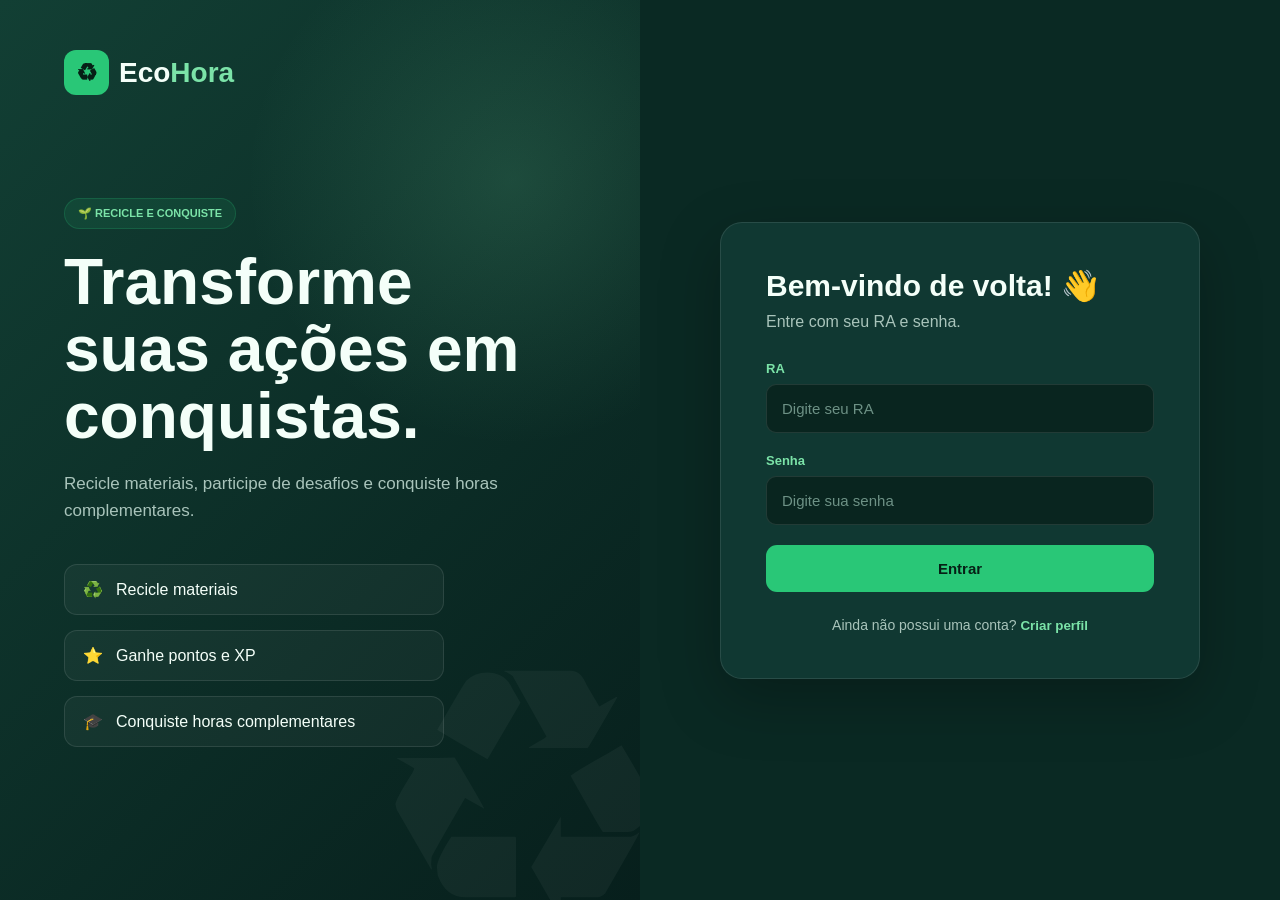
==== login.html @ a9e01528 "backend" ====
<!DOCTYPE html>
<html lang="pt-BR">

<head>
    <meta charset="UTF-8">

    <meta
        name="viewport"
        content="width=device-width, initial-scale=1.0"
    >

    <title>Login - EcoHora</title>

    <link
        rel="stylesheet"
        href="estilos/login.css"
    >

</head>


<body>


    <main class="login-container">


        <!-- LADO ESQUERDO -->

        <section class="login-info">

            <div class="logo">

                <div class="logo-icon">
                    ♻
                </div>

                <h1>
                    Eco<span>Hora</span>
                </h1>

            </div>


            <div class="info-content">

                <span class="tag">
                    🌱 RECICLE E CONQUISTE
                </span>


                <h2>
                    Transforme suas ações em conquistas.
                </h2>


                <p>
                    Recicle materiais, participe de desafios
                    e conquiste horas complementares.
                </p>


                <div class="benefits">

                    <div class="benefit">
                        ♻️
                        <span>
                            Recicle materiais
                        </span>
                    </div>


                    <div class="benefit">
                        ⭐
                        <span>
                            Ganhe pontos e XP
                        </span>
                    </div>


                    <div class="benefit">
                        🎓
                        <span>
                            Conquiste horas complementares
                        </span>
                    </div>

                </div>

            </div>

        </section>



        <!-- LADO DIREITO -->

        <section class="login-area">


            <div class="form-box">


                <!-- LOGIN -->

                <div
                    class="form-container active"
                    id="loginForm"
                >

                    <h2>
                        Bem-vindo de volta! 👋
                    </h2>


                    <p class="form-description">
                        Entre com seu RA e senha.
                    </p>


                    <form id="entrarForm">


                        <div class="input-group">

                            <label for="loginRA">
                                RA
                            </label>


                            <input
                                type="text"
                                id="loginRA"
                                placeholder="Digite seu RA"
                                required
                            >

                        </div>



                        <div class="input-group">

                            <label for="loginSenha">
                                Senha
                            </label>


                            <input
                                type="password"
                                id="loginSenha"
                                placeholder="Digite sua senha"
                                required
                            >

                        </div>



                        <button
                            type="submit"
                            class="main-button"
                        >
                            Entrar
                        </button>

                    </form>



                    <p class="switch-text">

                        Ainda não possui uma conta?

                        <button
                            type="button"
                            onclick="mostrarCadastro()"
                        >
                            Criar perfil
                        </button>

                    </p>

                </div>



                <!-- CADASTRO -->

                <div
                    class="form-container"
                    id="cadastroForm"
                >

                    <h2>
                        Crie seu perfil 🌱
                    </h2>


                    <p class="form-description">
                        Comece sua jornada sustentável.
                    </p>


                    <form id="criarContaForm">


                        <div class="input-group">

                            <label for="cadastroRA">
                                RA
                            </label>


                            <input
                                type="text"
                                id="cadastroRA"
                                placeholder="Digite seu RA"
                                required
                            >

                        </div>



                        <div class="input-group">

                            <label for="cadastroSenha">
                                Crie uma senha
                            </label>


                            <input
                                type="password"
                                id="cadastroSenha"
                                placeholder="Digite uma senha"
                                required
                            >

                        </div>



                        <div class="input-group">

                            <label for="confirmarSenha">
                                Confirmar senha
                            </label>


                            <input
                                type="password"
                                id="confirmarSenha"
                                placeholder="Digite a senha novamente"
                                required
                            >

                        </div>



                        <button
                            type="submit"
                            class="main-button"
                        >
                            Criar perfil
                        </button>

                    </form>



                    <p class="switch-text">

                        Já possui uma conta?

                        <button
                            type="button"
                            onclick="mostrarLogin()"
                        >
                            Entrar
                        </button>

                    </p>

                </div>


            </div>

        </section>


    </main>


    <div
        class="message"
        id="message"
    >
    </div>

    <script src="api.js"></script>
    <script src="auth.js"></script>
    <script src="login.js"></script>


</body>

</html>
---- estilos/login.css ----
* {
    margin: 0;
    padding: 0;
    box-sizing: border-box;
}


:root {

    --bg: #071f1c;

    --card: #103832;

    --green: #29c777;

    --green-light: #7be3a8;

    --text: #f4fff9;

    --muted: #a9c4bb;

    --line: rgba(255, 255, 255, 0.1);

}


body {

    min-height: 100vh;

    font-family: Arial, Helvetica, sans-serif;

    background: var(--bg);

    color: var(--text);

}


/* =========================================================
   CONTAINER PRINCIPAL
========================================================= */

.login-container {

    min-height: 100vh;

    display: grid;

    grid-template-columns: 1fr 1fr;

}


/* =========================================================
   LADO ESQUERDO
========================================================= */

.login-info {

    position: relative;

    padding: 50px 10%;

    display: flex;

    flex-direction: column;

    background:
        radial-gradient(
            circle at 80% 20%,
            rgba(123, 227, 168, 0.15),
            transparent 30%
        ),
        linear-gradient(
            135deg,
            #123f34,
            #071f1c
        );

    overflow: hidden;

}


.login-info::after {

    content: "♻";

    position: absolute;

    right: -40px;

    bottom: -100px;

    font-size: 350px;

    opacity: 0.04;

}


/* =========================================================
   LOGO
========================================================= */

.logo {

    display: flex;

    align-items: center;

    gap: 10px;

    position: relative;

    z-index: 2;

}


.logo-icon {

    width: 45px;

    height: 45px;

    display: flex;

    align-items: center;

    justify-content: center;

    border-radius: 12px;

    background: var(--green);

    color: #062016;

    font-size: 24px;

    font-weight: bold;

}


.logo h1 {

    font-size: 28px;

}


.logo span {

    color: var(--green-light);

}


/* =========================================================
   CONTEÚDO ESQUERDO
========================================================= */

.info-content {

    flex: 1;

    display: flex;

    flex-direction: column;

    justify-content: center;

    max-width: 600px;

    position: relative;

    z-index: 2;

}


.tag {

    width: fit-content;

    padding: 8px 13px;

    margin-bottom: 20px;

    border-radius: 30px;

    background: rgba(41, 199, 119, 0.1);

    border: 1px solid rgba(41, 199, 119, 0.2);

    color: var(--green-light);

    font-size: 11px;

    font-weight: bold;

}


.info-content h2 {

    font-size: clamp(40px, 5vw, 65px);

    line-height: 1.05;

    margin-bottom: 20px;

}


.info-content p {

    max-width: 550px;

    color: var(--muted);

    line-height: 1.6;

    font-size: 17px;

}


/* =========================================================
   BENEFÍCIOS
========================================================= */

.benefits {

    margin-top: 40px;

    display: flex;

    flex-direction: column;

    gap: 15px;

}


.benefit {

    display: flex;

    align-items: center;

    gap: 13px;

    padding: 15px 18px;

    max-width: 380px;

    background: rgba(255, 255, 255, 0.04);

    border: 1px solid var(--line);

    border-radius: 13px;

}


/* =========================================================
   ÁREA DO LOGIN
========================================================= */

.login-area {

    display: flex;

    align-items: center;

    justify-content: center;

    padding: 30px;

    background: #0a2923;

}


.form-box {

    width: 100%;

    max-width: 480px;

    background: var(--card);

    border: 1px solid var(--line);

    border-radius: 22px;

    padding: 45px;

    box-shadow:
        0 20px 60px rgba(0, 0, 0, 0.25);

}


/* =========================================================
   FORMULÁRIOS
========================================================= */

.form-container {

    display: none;

}


.form-container.active {

    display: block;

    animation: aparecer 0.35s ease;

}


@keyframes aparecer {

    from {

        opacity: 0;

        transform: translateX(20px);

    }

    to {

        opacity: 1;

        transform: translateX(0);

    }

}


.form-container h2 {

    font-size: 30px;

    margin-bottom: 10px;

}


.form-description {

    color: var(--muted);

    margin-bottom: 30px;

}


/* =========================================================
   INPUTS
========================================================= */

.input-group {

    display: flex;

    flex-direction: column;

    gap: 8px;

    margin-bottom: 20px;

}


.input-group label {

    font-size: 13px;

    font-weight: bold;

    color: var(--green-light);

}


.input-group input {

    width: 100%;

    padding: 15px;

    border-radius: 10px;

    border: 1px solid var(--line);

    outline: none;

    background: #09251f;

    color: white;

    font-size: 15px;

    transition: 0.2s;

}


.input-group input::placeholder {

    color: #6d9185;

}


.input-group input:focus {

    border-color: var(--green);

    box-shadow:
        0 0 0 3px
        rgba(41, 199, 119, 0.1);

}


/* =========================================================
   BOTÃO PRINCIPAL
========================================================= */

.main-button {

    width: 100%;

    padding: 15px;

    border: none;

    border-radius: 11px;

    background: var(--green);

    color: #062016;

    font-size: 15px;

    font-weight: bold;

    cursor: pointer;

    transition: 0.2s;

}


.main-button:hover {

    background: var(--green-light);

    transform: translateY(-2px);

}


/* =========================================================
   TROCAR LOGIN / CADASTRO
========================================================= */

.switch-text {

    margin-top: 25px;

    text-align: center;

    color: var(--muted);

    font-size: 14px;

}


.switch-text button {

    border: none;

    background: transparent;

    color: var(--green-light);

    font-weight: bold;

    cursor: pointer;

}


/* =========================================================
   MENSAGEM
========================================================= */

.message {

    position: fixed;

    right: 25px;

    bottom: 25px;

    padding: 15px 20px;

    background: #17483a;

    border: 1px solid var(--green);

    border-radius: 12px;

    transform: translateY(120px);

    opacity: 0;

    transition: 0.3s;

}


.message.show {

    transform: translateY(0);

    opacity: 1;

}


/* =========================================================
   RESPONSIVIDADE
========================================================= */

@media (max-width: 900px) {

    .login-container {

        grid-template-columns: 1fr;

    }


    .login-info {

        min-height: 35vh;

        padding: 35px;

    }


    .info-content {

        padding-top: 50px;

    }


    .info-content h2 {

        font-size: 40px;

    }


    .benefits {

        display: none;

    }


    .login-area {

        min-height: 65vh;

    }

}


@media (max-width: 500px) {

    .login-info {

        padding: 25px;

    }


    .login-area {

        padding: 15px;

    }


    .form-box {

        padding: 30px 22px;

    }


    .info-content h2 {

        font-size: 34px;

    }

}
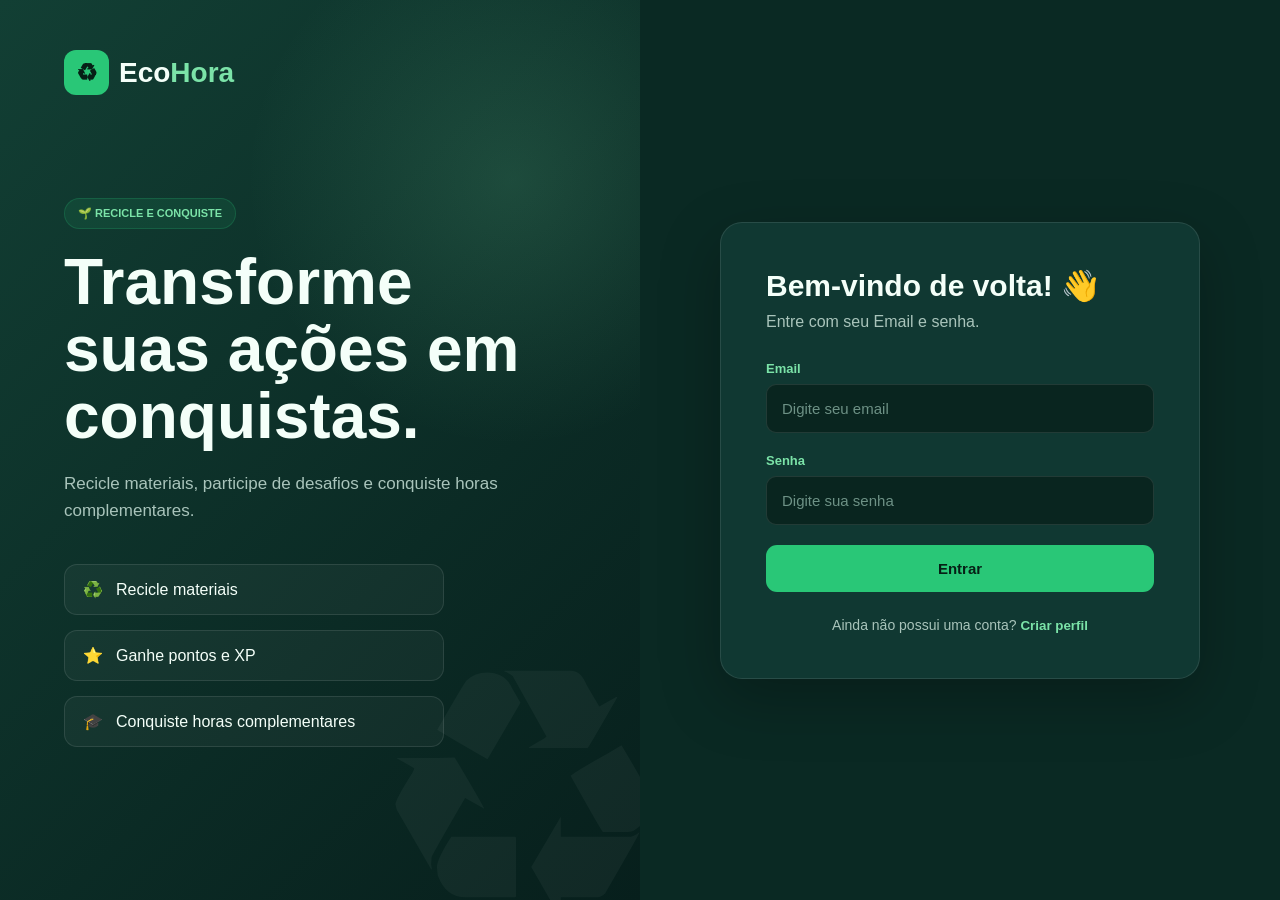
==== commit b86f27ed: "teste" ====
--- a/login.html
+++ b/login.html
@@ -114,28 +114,27 @@
 
 
                     <p class="form-description">
-                        Entre com seu RA e senha.
+                        Entre com seu Email e senha.
                     </p>
 
 
                     <form id="entrarForm">
 
 
-                        <div class="input-group">
-
-                            <label for="loginRA">
-                                RA
-                            </label>
-
-
-                            <input
-                                type="text"
-                                id="loginRA"
-                                placeholder="Digite seu RA"
-                                required
-                            >
-
-                        </div>
+                    <div class="input-group">
+
+                    <label for="cadastroEmail">
+                        Email
+                    </label>
+
+                    <input
+                        type="email"
+                        id="cadastroEmail"
+                        placeholder="Digite seu email"
+                        required
+                    >
+
+                    </div>
 
 
 
@@ -205,21 +204,23 @@
                     <form id="criarContaForm">
 
 
-                        <div class="input-group">
-
-                            <label for="cadastroRA">
-                                RA
-                            </label>
-
-
-                            <input
-                                type="text"
-                                id="cadastroRA"
-                                placeholder="Digite seu RA"
-                                required
-                            >
-
-                        </div>
+                    <div class="input-group">
+
+        
+                    <label for="cadastroEmail">
+                        Email
+                    </label>
+
+                    <input
+                        type="email"
+                        id="cadastroEmail"
+                        placeholder="Digite seu email"
+                        required
+                    >
+                    
+
+                    </div>
+
 
 
 
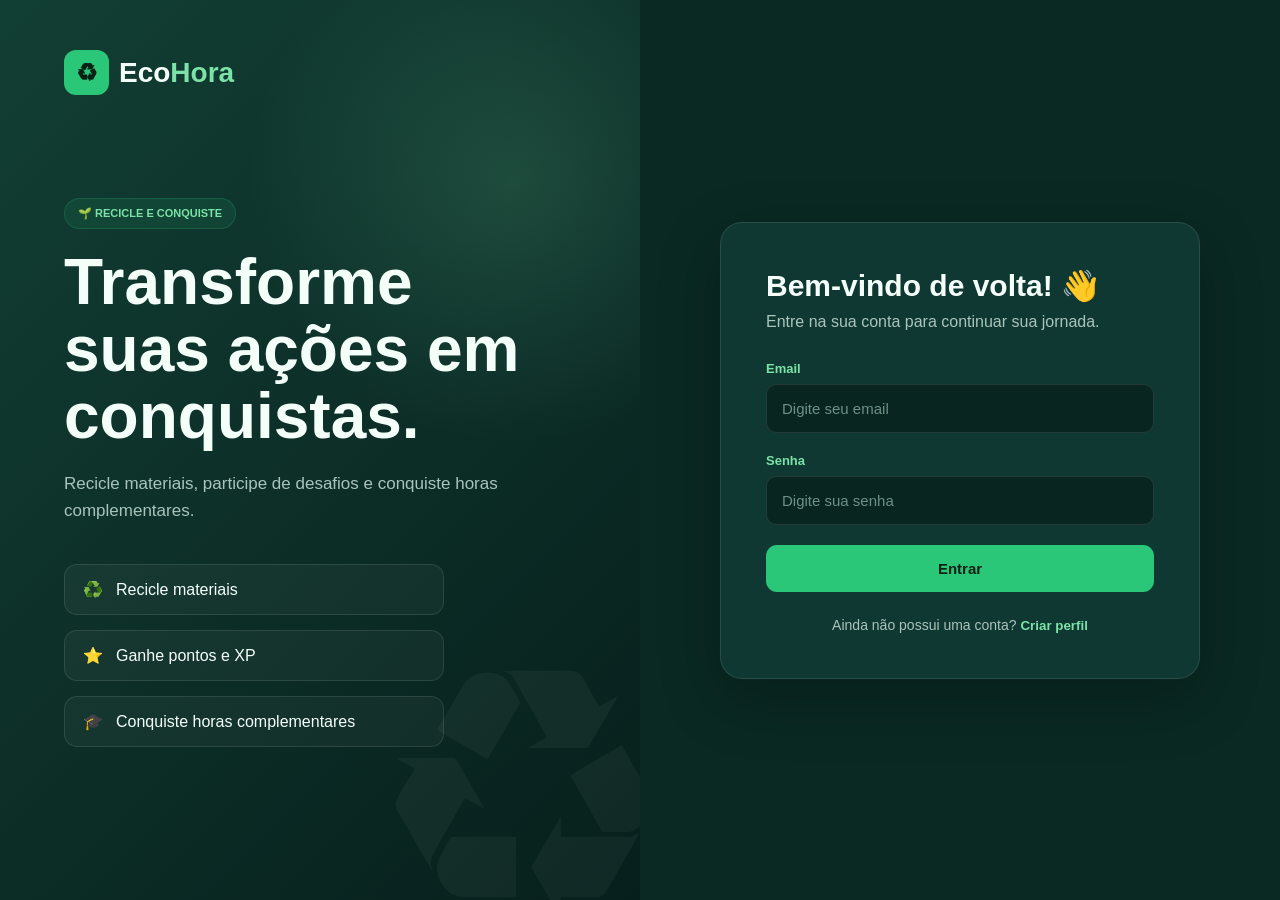
==== commit 76a069b1: "atualização" ====
--- a/login.html
+++ b/login.html
@@ -1,311 +1,436 @@
 <!DOCTYPE html>
+
 <html lang="pt-BR">
 
 <head>
-    <meta charset="UTF-8">
-
-    <meta
-        name="viewport"
-        content="width=device-width, initial-scale=1.0"
-    >
-
-    <title>Login - EcoHora</title>
-
-    <link
-        rel="stylesheet"
-        href="estilos/login.css"
-    >
+
+
+<meta charset="UTF-8">
+
+<meta
+    name="viewport"
+    content="width=device-width, initial-scale=1.0"
+>
+
+<title>Login - EcoHora</title>
+
+<link
+    rel="stylesheet"
+    href="estilos/login.css"
+>
+
 
 </head>
 
-
 <body>
 
 
-    <main class="login-container">
-
-
-        <!-- LADO ESQUERDO -->
-
-        <section class="login-info">
-
-            <div class="logo">
-
-                <div class="logo-icon">
-                    ♻
+<main class="login-container">
+
+
+    <!-- LADO ESQUERDO -->
+
+    <section class="login-info">
+
+
+        <div class="logo">
+
+            <div class="logo-icon">
+                ♻
+            </div>
+
+            <h1>
+                Eco<span>Hora</span>
+            </h1>
+
+        </div>
+
+
+        <div class="info-content">
+
+
+            <span class="tag">
+                🌱 RECICLE E CONQUISTE
+            </span>
+
+
+            <h2>
+                Transforme suas ações em conquistas.
+            </h2>
+
+
+            <p>
+                Recicle materiais, participe de desafios
+                e conquiste horas complementares.
+            </p>
+
+
+            <div class="benefits">
+
+
+                <div class="benefit">
+
+                    ♻️
+
+                    <span>
+                        Recicle materiais
+                    </span>
+
                 </div>
 
-                <h1>
-                    Eco<span>Hora</span>
-                </h1>
+
+                <div class="benefit">
+
+                    ⭐
+
+                    <span>
+                        Ganhe pontos e XP
+                    </span>
+
+                </div>
+
+
+                <div class="benefit">
+
+                    🎓
+
+                    <span>
+                        Conquiste horas complementares
+                    </span>
+
+                </div>
+
 
             </div>
 
 
-            <div class="info-content">
-
-                <span class="tag">
-                    🌱 RECICLE E CONQUISTE
-                </span>
+        </div>
+
+
+    </section>
+
+
+    <!-- LADO DIREITO -->
+
+    <section class="login-area">
+
+
+        <div class="form-box">
+
+
+            <!-- FORMULÁRIO DE LOGIN -->
+
+            <div
+                class="form-container active"
+                id="loginForm"
+            >
 
 
                 <h2>
-                    Transforme suas ações em conquistas.
+                    Bem-vindo de volta! 👋
                 </h2>
 
 
-                <p>
-                    Recicle materiais, participe de desafios
-                    e conquiste horas complementares.
+                <p class="form-description">
+                    Entre na sua conta para continuar sua jornada.
                 </p>
 
 
-                <div class="benefits">
-
-                    <div class="benefit">
-                        ♻️
-                        <span>
-                            Recicle materiais
-                        </span>
-                    </div>
-
-
-                    <div class="benefit">
-                        ⭐
-                        <span>
-                            Ganhe pontos e XP
-                        </span>
-                    </div>
-
-
-                    <div class="benefit">
-                        🎓
-                        <span>
-                            Conquiste horas complementares
-                        </span>
-                    </div>
-
-                </div>
+                <form id="entrarForm">
+
+
+                    <!-- EMAIL -->
+
+                    <div class="input-group">
+
+                        <label for="loginEmail">
+                            Email
+                        </label>
+
+                        <input
+                            type="email"
+                            id="loginEmail"
+                            placeholder="Digite seu email"
+                            required
+                        >
+
+                    </div>
+
+
+                    <!-- SENHA -->
+
+                    <div class="input-group">
+
+                        <label for="loginSenha">
+                            Senha
+                        </label>
+
+                        <input
+                            type="password"
+                            id="loginSenha"
+                            placeholder="Digite sua senha"
+                            required
+                        >
+
+                    </div>
+
+
+                    <button
+                        type="submit"
+                        class="main-button"
+                    >
+                        Entrar
+                    </button>
+
+
+                </form>
+
+
+                <p class="switch-text">
+
+                    Ainda não possui uma conta?
+
+                    <button
+                        type="button"
+                        onclick="mostrarCadastro()"
+                    >
+                        Criar perfil
+                    </button>
+
+                </p>
+
 
             </div>
 
-        </section>
-
-
-
-        <!-- LADO DIREITO -->
-
-        <section class="login-area">
-
-
-            <div class="form-box">
-
-
-                <!-- LOGIN -->
-
-                <div
-                    class="form-container active"
-                    id="loginForm"
-                >
-
-                    <h2>
-                        Bem-vindo de volta! 👋
-                    </h2>
-
-
-                    <p class="form-description">
-                        Entre com seu Email e senha.
-                    </p>
-
-
-                    <form id="entrarForm">
-
-
-                    <div class="input-group">
-
-                    <label for="cadastroEmail">
-                        Email
-                    </label>
-
-                    <input
-                        type="email"
-                        id="cadastroEmail"
-                        placeholder="Digite seu email"
-                        required
+
+            <!-- FORMULÁRIO DE CADASTRO -->
+
+            <div
+                class="form-container"
+                id="cadastroForm"
+            >
+
+
+                <h2>
+                    Crie seu perfil 🌱
+                </h2>
+
+
+                <p class="form-description">
+                    Preencha seus dados para começar sua jornada no EcoHora.
+                </p>
+
+
+                <form id="criarContaForm">
+
+
+                    <!-- NOME -->
+
+                    <div class="input-group">
+
+                        <label for="cadastroNome">
+                            Nome completo
+                        </label>
+
+                        <input
+                            type="text"
+                            id="cadastroNome"
+                            placeholder="Digite seu nome completo"
+                            required
+                        >
+
+                    </div>
+
+
+                    <!-- RA -->
+
+                    <div class="input-group">
+
+                        <label for="cadastroRA">
+                            RA
+                        </label>
+
+                        <input
+                            type="text"
+                            id="cadastroRA"
+                            placeholder="Digite seu RA"
+                            required
+                        >
+
+                    </div>
+
+
+                    <!-- EMAIL -->
+
+                    <div class="input-group">
+
+                        <label for="cadastroEmail">
+                            Email
+                        </label>
+
+                        <input
+                            type="email"
+                            id="cadastroEmail"
+                            placeholder="Digite seu email"
+                            required
+                        >
+
+                    </div>
+
+
+                    <!-- SENHA -->
+
+                    <div class="input-group">
+
+                        <label for="cadastroSenha">
+                            Senha
+                        </label>
+
+                        <input
+                            type="password"
+                            id="cadastroSenha"
+                            placeholder="Crie uma senha"
+                            required
+                        >
+
+                    </div>
+
+
+                    <!-- CONFIRMAR SENHA -->
+
+                    <div class="input-group">
+
+                        <label for="confirmarSenha">
+                            Confirmar senha
+                        </label>
+
+                        <input
+                            type="password"
+                            id="confirmarSenha"
+                            placeholder="Digite sua senha novamente"
+                            required
+                        >
+
+                    </div>
+
+
+                    <!-- CURSO -->
+
+                    <div class="input-group">
+
+                        <label for="cadastroCurso">
+                            Curso
+                        </label>
+
+                        <select
+                            id="cadastroCurso"
+                            required
+                        >
+
+                            <option value="">
+                                Selecione seu curso
+                            </option>
+
+                            <option value="ADS">
+                                Análise e Desenvolvimento de Sistemas
+                            </option>
+
+                            <option value="Marketing">
+                                Marketing
+                            </option>
+
+                            <option value="Medicina">
+                                Medicina
+                            </option>
+
+                            <!--
+                                ADICIONE NOVOS CURSOS AQUI
+
+                                Exemplo:
+
+                                <option value="Direito">
+                                    Direito
+                                </option>
+                            -->
+
+                        </select>
+
+                    </div>
+
+
+                    <!-- TURMA -->
+
+                    <div class="input-group">
+
+                        <label for="cadastroTurma">
+                            Turma
+                        </label>
+
+                        <input
+                            type="text"
+                            id="cadastroTurma"
+                            placeholder="Ex: 3° B Noturno"
+                            required
+                        >
+
+                    </div>
+
+
+                    <button
+                        type="submit"
+                        class="main-button"
                     >
-
-                    </div>
-
-
-
-                        <div class="input-group">
-
-                            <label for="loginSenha">
-                                Senha
-                            </label>
-
-
-                            <input
-                                type="password"
-                                id="loginSenha"
-                                placeholder="Digite sua senha"
-                                required
-                            >
-
-                        </div>
-
-
-
-                        <button
-                            type="submit"
-                            class="main-button"
-                        >
-                            Entrar
-                        </button>
-
-                    </form>
-
-
-
-                    <p class="switch-text">
-
-                        Ainda não possui uma conta?
-
-                        <button
-                            type="button"
-                            onclick="mostrarCadastro()"
-                        >
-                            Criar perfil
-                        </button>
-
-                    </p>
-
-                </div>
-
-
-
-                <!-- CADASTRO -->
-
-                <div
-                    class="form-container"
-                    id="cadastroForm"
-                >
-
-                    <h2>
-                        Crie seu perfil 🌱
-                    </h2>
-
-
-                    <p class="form-description">
-                        Comece sua jornada sustentável.
-                    </p>
-
-
-                    <form id="criarContaForm">
-
-
-                    <div class="input-group">
-
-        
-                    <label for="cadastroEmail">
-                        Email
-                    </label>
-
-                    <input
-                        type="email"
-                        id="cadastroEmail"
-                        placeholder="Digite seu email"
-                        required
+                        Criar perfil
+                    </button>
+
+
+                </form>
+
+
+                <p class="switch-text">
+
+                    Já possui uma conta?
+
+                    <button
+                        type="button"
+                        onclick="mostrarLogin()"
                     >
-                    
-
-                    </div>
-
-
-
-
-                        <div class="input-group">
-
-                            <label for="cadastroSenha">
-                                Crie uma senha
-                            </label>
-
-
-                            <input
-                                type="password"
-                                id="cadastroSenha"
-                                placeholder="Digite uma senha"
-                                required
-                            >
-
-                        </div>
-
-
-
-                        <div class="input-group">
-
-                            <label for="confirmarSenha">
-                                Confirmar senha
-                            </label>
-
-
-                            <input
-                                type="password"
-                                id="confirmarSenha"
-                                placeholder="Digite a senha novamente"
-                                required
-                            >
-
-                        </div>
-
-
-
-                        <button
-                            type="submit"
-                            class="main-button"
-                        >
-                            Criar perfil
-                        </button>
-
-                    </form>
-
-
-
-                    <p class="switch-text">
-
-                        Já possui uma conta?
-
-                        <button
-                            type="button"
-                            onclick="mostrarLogin()"
-                        >
-                            Entrar
-                        </button>
-
-                    </p>
-
-                </div>
+                        Entrar
+                    </button>
+
+                </p>
 
 
             </div>
 
-        </section>
-
-
-    </main>
-
-
-    <div
-        class="message"
-        id="message"
-    >
-    </div>
-
-    <script src="api.js"></script>
-    <script src="auth.js"></script>
-    <script src="login.js"></script>
+
+        </div>
+
+
+    </section>
+
+
+</main>
+
+
+<!-- MENSAGENS DE ERRO/SUCESSO -->
+
+<div
+    class="message"
+    id="message"
+>
+</div>
+
+
+<!-- JAVASCRIPT -->
+
+<script src="api.js"></script>
+
+<script src="auth.js"></script>
+
+<script src="login.js"></script>
 
 
 </body>
 
-</html>+</html>
--- a/estilos/login.css
+++ b/estilos/login.css
@@ -3,7 +3,6 @@
     padding: 0;
     box-sizing: border-box;
 }
-
 
 :root {
 
@@ -414,6 +413,26 @@
 
 }
 
+.input-group select {
+    width: 100%;
+
+    padding: 15px;
+
+    border-radius: 10px;
+
+    border: 1px solid var(--line);
+
+    outline: none;
+
+    background: #09251f;
+
+    color: white;
+
+    font-size: 15px;
+
+    transition: 0.2s;
+}
+
 
 .input-group input::placeholder {
 
@@ -422,14 +441,18 @@
 }
 
 
-.input-group input:focus {
-
+.input-group input:focus,
+.input-group select:focus {
     border-color: var(--green);
 
     box-shadow:
         0 0 0 3px
         rgba(41, 199, 119, 0.1);
-
+}
+
+.input-group select option {
+    background: #09251f;
+    color: white;
 }
 
 
